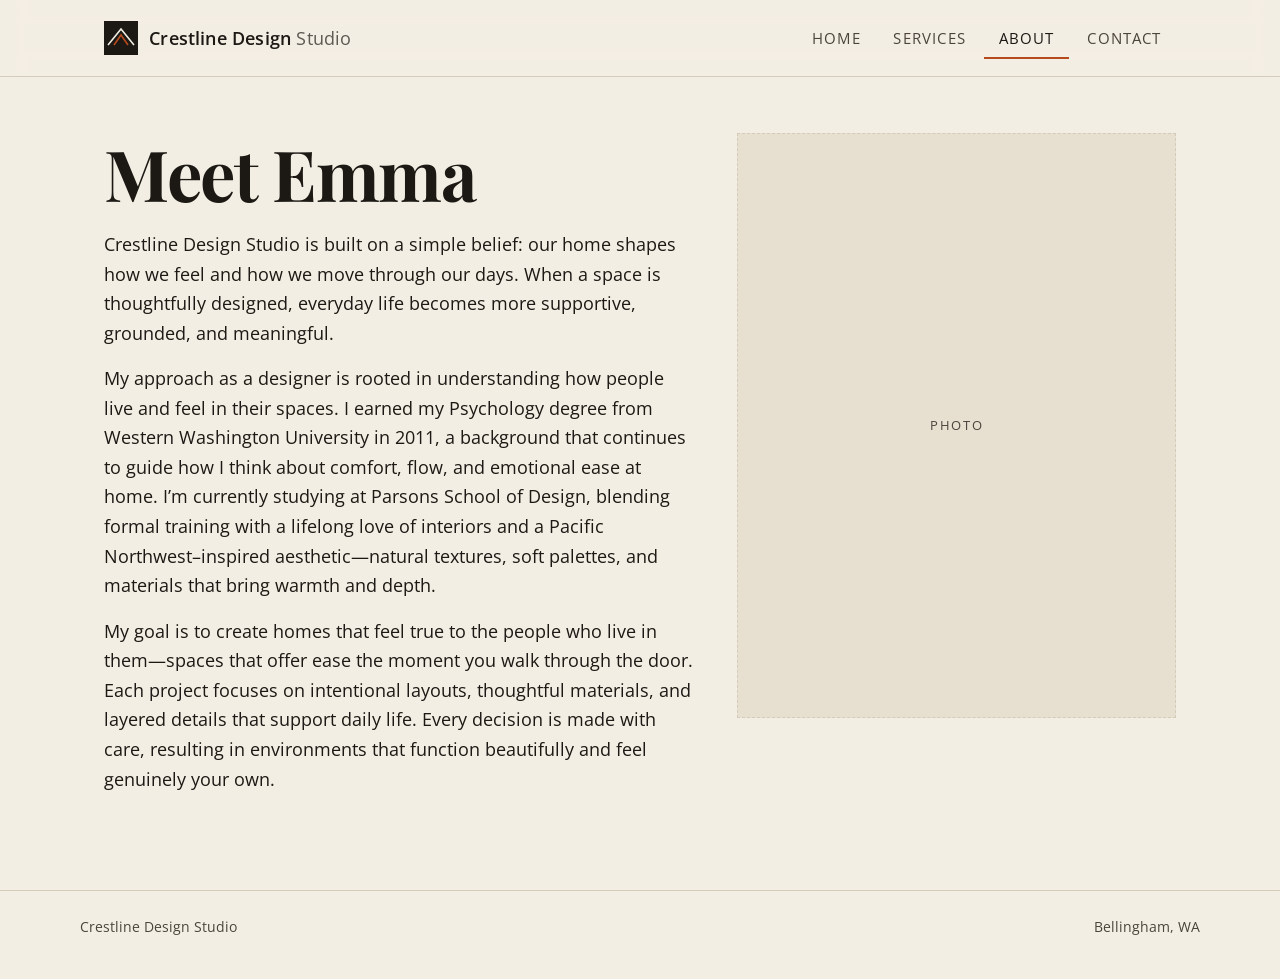
==== about.html @ d890206f "changed fonts" ====
<!DOCTYPE html>
<html lang="en">
  <head>
    <meta charset="UTF-8" />
    <meta name="viewport" content="width=device-width, initial-scale=1" />
    <title>About — Crestline Design</title>
    <link rel="preconnect" href="https://fonts.googleapis.com" />
    <link rel="preconnect" href="https://fonts.gstatic.com" crossorigin />
    <link
      href="https://fonts.googleapis.com/css2?family=Open+Sans:wght@400;600&family=Playfair+Display:wght@400;500;700&display=swap"
      rel="stylesheet"
    />
    <link rel="stylesheet" href="css/styles.css" />
  </head>
  <body>
    <header class="site-header">
      <div class="header-inner">
        <a class="brand" href="index.html">
          <svg class="mark" viewBox="0 0 34 34" aria-hidden="true">
            <rect width="34" height="34" fill="#1c1914" />
            <path d="M4 24 L17 8 L30 24" fill="none" stroke="#f3eee4" stroke-width="1.6" />
            <path d="M10 24 L17 14 L24 24" fill="none" stroke="#b54a1e" stroke-width="1.6" />
          </svg>
          <span class="logo-word">Crestline Design <span>Studio</span></span>
        </a>
        <button class="nav-toggle" type="button" aria-expanded="false" aria-controls="site-nav" aria-label="Menu">
          <span class="icon"></span>
        </button>
        <nav class="site-nav" id="site-nav" aria-label="Primary">
          <ul>
            <li><a href="index.html">Home</a></li>
            <li><a href="services.html">Services</a></li>
            <li><a href="about.html" aria-current="page">About</a></li>
            <li><a href="contact.html">Contact</a></li>
          </ul>
        </nav>
      </div>
    </header>

    <main class="page">
      <div class="about-layout">
        <div class="copy">
          <h1>Meet Emma</h1>
          <p>
            Crestline Design Studio is built on a simple belief: our home shapes how we feel and how we move through our days. When a space is thoughtfully designed, everyday life becomes more supportive, grounded, and meaningful.
          </p>
          <p>
            My approach as a designer is rooted in understanding how people live and feel in their spaces. I earned my Psychology degree from Western Washington University in 2011, a background that continues to guide how I think about comfort, flow, and emotional ease at home. I’m currently studying at Parsons School of Design, blending formal training with a lifelong love of interiors and a Pacific Northwest–inspired aesthetic—natural textures, soft palettes, and materials that bring warmth and depth.
          </p>
          <p>
            My goal is to create homes that feel true to the people who live in them—spaces that offer ease the moment you walk through the door. Each project focuses on intentional layouts, thoughtful materials, and layered details that support daily life. Every decision is made with care, resulting in environments that function beautifully and feel genuinely your own.
          </p>
        </div>
        <div class="image-placeholder profile-placeholder" role="img" aria-label="Profile photo placeholder">Photo</div>
      </div>
    </main>

    <footer class="site-footer">
      <div class="footer-inner">
        <p>Crestline Design Studio</p>
        <p>Bellingham, WA</p>
      </div>
    </footer>
    <script src="js/nav.js"></script>
  </body>
</html>
---- css/styles.css ----
:root {
  --ink: #1c1914;
  --ink-soft: #4a453c;
  --paper: #f3eee4;
  --paper-deep: #e7dfd0;
  --line: #d4cbb8;
  --accent: #b54a1e;
  --accent-hover: #933c18;
  --forest: #2f3d32;
  --white: #faf8f3;
  --shadow: 0 18px 40px rgba(28, 25, 20, 0.08);
  --max: 1120px;
  --header-h: 76px;
}

*,
*::before,
*::after {
  box-sizing: border-box;
}

html {
  scroll-behavior: smooth;
}

body {
  margin: 0;
  font-family: "Open Sans", sans-serif;
  font-size: 1.0625rem;
  line-height: 1.65;
  color: var(--ink);
  background: var(--paper);
}

img {
  max-width: 100%;
  display: block;
}

a {
  color: inherit;
}

h1,
h2,
h3 {
  font-family: "Playfair Display", serif;
  font-weight: 700;
  letter-spacing: -0.02em;
  line-height: 1.15;
}

h1 {
  font-size: clamp(2.4rem, 6vw, 4.4rem);
  margin: 0 0 1rem;
}

h2 {
  font-size: clamp(1.8rem, 3.5vw, 2.6rem);
  margin: 0 0 0.75rem;
}

h3 {
  font-size: 1.35rem;
  margin: 0 0 0.5rem;
}

p {
  margin: 0 0 1rem;
  color: var(--ink-soft);
}

.lede {
  font-size: 1.2rem;
  max-width: 38rem;
}

.site-header {
  position: sticky;
  top: 0;
  z-index: 40;
  background: rgba(243, 238, 228, 0.92);
  backdrop-filter: blur(12px);
  border-bottom: 1px solid var(--line);
}

.header-inner {
  max-width: var(--max);
  margin: 0 auto;
  min-height: var(--header-h);
  padding: 0 1.5rem;
  display: flex;
  align-items: center;
  justify-content: space-between;
  gap: 1.5rem;
}

.brand {
  display: flex;
  align-items: center;
  gap: 0.7rem;
  text-decoration: none;
}

.mark {
  width: 34px;
  height: 34px;
  flex-shrink: 0;
}

.logo-word {
  font-size: 1.15rem;
  font-weight: 600;
  letter-spacing: 0.01em;
}

.logo-word span {
  font-weight: 400;
  opacity: 0.7;
}

.nav-toggle {
  display: none;
  width: 44px;
  height: 44px;
  border: 1px solid var(--line);
  background: transparent;
  cursor: pointer;
  padding: 0;
}

.nav-toggle .icon,
.nav-toggle .icon::before,
.nav-toggle .icon::after {
  display: block;
  width: 18px;
  height: 1.5px;
  background: var(--ink);
  margin: 0 auto;
  position: relative;
}

.nav-toggle .icon::before,
.nav-toggle .icon::after {
  content: "";
  position: absolute;
  left: 0;
}

.nav-toggle .icon::before {
  top: -6px;
}

.nav-toggle .icon::after {
  top: 6px;
}

.site-nav ul {
  display: flex;
  gap: 0.25rem;
  list-style: none;
  margin: 0;
  padding: 0;
}

.site-nav a {
  display: block;
  padding: 0.55rem 0.9rem;
  text-decoration: none;
  font-size: 0.92rem;
  letter-spacing: 0.08em;
  text-transform: uppercase;
  color: var(--ink-soft);
}

.site-nav a:hover,
.site-nav a[aria-current="page"] {
  color: var(--ink);
}

.site-nav a[aria-current="page"] {
  box-shadow: inset 0 -2px 0 var(--accent);
}

.page {
  max-width: var(--max);
  margin: 0 auto;
  padding: 3.5rem 1.5rem 5rem;
}

.home {
  padding-top: 2rem;
}

.home-hero {
  width: 100%;
  height: 280px;
  overflow: hidden;
  background: #c4dcea;
}

.home-hero img,
.home-inset img {
  width: 100%;
  height: 100%;
  object-fit: cover;
}

.home-lower {
  display: grid;
  grid-template-columns: 1.05fr 0.95fr;
  gap: 3rem;
  align-items: start;
  margin-top: 2.75rem;
}

.home-intro {
  font-family: "Playfair Display", serif;
  font-size: clamp(1.7rem, 3.2vw, 2.4rem);
  font-weight: 500;
  line-height: 1.28;
  color: var(--ink);
  margin: 0;
  max-width: 22ch;
}

.home-inset {
  height: 240px;
  overflow: hidden;
  background: #c4dcea;
}

.home-inset img {
  object-position: 70% 40%;
}

.intro {
  font-size: 1.25rem;
  max-width: 40rem;
  margin: 0 0 2.5rem;
  color: var(--ink);
}

.image-placeholders {
  display: grid;
  grid-template-columns: 1.4fr 1fr;
  grid-template-rows: 220px 220px;
  gap: 1rem;
}

.image-placeholder {
  display: flex;
  align-items: center;
  justify-content: center;
  background: var(--paper-deep);
  border: 1px dashed var(--line);
  color: var(--ink-soft);
  font-size: 0.82rem;
  letter-spacing: 0.12em;
  text-transform: uppercase;
}

.image-placeholder:first-child {
  grid-row: 1 / 3;
}

.copy {
  max-width: 42rem;
  margin-bottom: 2.5rem;
}

.copy p {
  font-size: 1.12rem;
  color: var(--ink);
}

.about-layout {
  display: grid;
  grid-template-columns: 1.15fr 0.85fr;
  gap: 2.5rem;
  align-items: start;
}

.about-layout .copy {
  margin-bottom: 0;
}

.profile-placeholder {
  min-height: 420px;
  aspect-ratio: 3 / 4;
}

.gallery {
  display: grid;
  grid-template-columns: repeat(3, 1fr);
  gap: 1rem;
}

.gallery .image-placeholder {
  min-height: 200px;
  grid-row: auto;
}

.hero {
  padding: 4.5rem 0 3.5rem;
  border-bottom: 1px solid var(--line);
  margin-bottom: 3.5rem;
}

.kicker {
  display: inline-block;
  font-size: 0.78rem;
  letter-spacing: 0.18em;
  text-transform: uppercase;
  color: var(--accent);
  margin-bottom: 1rem;
}

.hero-grid,
.split,
.cards,
.contact-grid {
  display: grid;
  gap: 2rem;
}

.hero-grid {
  grid-template-columns: 1.3fr 0.9fr;
  align-items: end;
}

.ridge {
  height: 140px;
  background:
    linear-gradient(180deg, transparent 40%, var(--paper-deep) 40%),
    linear-gradient(135deg, var(--forest) 0 42%, transparent 42% 100%),
    linear-gradient(160deg, transparent 0 28%, #6b7a62 28% 58%, transparent 58%),
    linear-gradient(145deg, transparent 0 48%, #8d6a4a 48% 78%, transparent 78%);
  border-radius: 2px;
}

.actions {
  display: flex;
  flex-wrap: wrap;
  gap: 0.8rem;
  margin-top: 1.75rem;
}

.btn {
  display: inline-flex;
  align-items: center;
  justify-content: center;
  padding: 0.8rem 1.25rem;
  text-decoration: none;
  font-size: 0.88rem;
  letter-spacing: 0.08em;
  text-transform: uppercase;
  border: 1px solid var(--ink);
  background: var(--ink);
  color: var(--white);
}

.btn:hover {
  background: var(--accent);
  border-color: var(--accent);
}

.btn-ghost {
  background: transparent;
  color: var(--ink);
}

.btn-ghost:hover {
  background: var(--ink);
  color: var(--white);
  border-color: var(--ink);
}

.section {
  margin-bottom: 3.75rem;
}

.split {
  grid-template-columns: 0.9fr 1.1fr;
  gap: 3rem;
  align-items: start;
}

.cards {
  grid-template-columns: repeat(3, 1fr);
}

.card,
.panel {
  background: var(--white);
  border: 1px solid var(--line);
  padding: 1.5rem 1.4rem 1.6rem;
  box-shadow: var(--shadow);
}

.card p,
.panel p {
  margin-bottom: 0;
}

.meta {
  font-size: 0.82rem;
  letter-spacing: 0.12em;
  text-transform: uppercase;
  color: var(--accent);
  margin-bottom: 0.65rem;
}

.service-list {
  display: grid;
  gap: 1.25rem;
}

.service {
  display: grid;
  grid-template-columns: 5.5rem 1fr;
  gap: 1.25rem;
  padding: 1.5rem 0;
  border-top: 1px solid var(--line);
}

.service:last-child {
  border-bottom: 1px solid var(--line);
}

.service-num {
  font-size: 1.4rem;
  color: var(--accent);
}

.quote {
  font-size: clamp(1.4rem, 2.5vw, 1.9rem);
  line-height: 1.4;
  color: var(--ink);
  margin: 0;
}

.contact-layout {
  position: relative;
}

.contact-form {
  width: 82%;
  max-width: none;
  background: #ddd8ce;
  padding: 2.75rem 2.5rem;
  padding-right: 8.5rem;
}

.contact-form label {
  font-size: 1rem;
}

.contact-form input,
.contact-form textarea {
  border: none;
  background: var(--white);
}

.contact-card {
  position: absolute;
  top: 2.25rem;
  right: -100px;
  z-index: 2;
  width: min(25rem, 44%);
  min-height: 20rem;
  background: #6a635a;
  padding: 3rem 2.25rem;
  color: var(--paper);
}

.contact-card h1 {
  font-size: clamp(2.3rem, 4vw, 3.1rem);
  color: var(--paper);
  margin-bottom: 1.25rem;
}

.contact-card p {
  margin: 0;
  font-family: "Open Sans", sans-serif;
  color: var(--paper);
  font-size: 1.15rem;
  line-height: 1.65;
}

.form-row {
  display: grid;
  grid-template-columns: 1fr 1fr;
  gap: 1rem;
}

label {
  display: block;
  font-size: 0.92rem;
  margin-bottom: 0.4rem;
}

input,
textarea,
select {
  width: 100%;
  margin-bottom: 1rem;
  padding: 0.8rem 0.9rem;
  border: 1px solid var(--line);
  background: var(--white);
  color: var(--ink);
  font: inherit;
}

textarea {
  min-height: 140px;
  resize: vertical;
}

button[type="submit"] {
  font: inherit;
  cursor: pointer;
}

.site-footer {
  border-top: 1px solid var(--line);
  padding: 1.5rem;
}

.footer-inner {
  max-width: var(--max);
  margin: 0 auto;
  display: flex;
  justify-content: space-between;
  gap: 1rem;
  font-size: 0.9rem;
  color: var(--ink-soft);
}

.hidden {
  display: none;
}

.form-success {
  margin-top: 0.75rem;
  color: var(--forest);
}

@media (max-width: 860px) {
  .nav-toggle {
    display: block;
  }

  .site-nav {
    display: none;
    position: absolute;
    left: 0;
    right: 0;
    top: var(--header-h);
    background: var(--paper);
    border-bottom: 1px solid var(--line);
    padding: 0.5rem 1.25rem 1rem;
  }

  .site-nav.is-open {
    display: block;
  }

  .site-nav ul {
    flex-direction: column;
  }

  .hero-grid,
  .split,
  .cards,
  .contact-grid,
  .service,
  .image-placeholders,
  .about-layout,
  .home-lower {
    grid-template-columns: 1fr;
  }

  .gallery {
    grid-template-columns: 1fr 1fr;
  }

  .form-row {
    grid-template-columns: 1fr;
  }

  .contact-form {
    width: 100%;
    padding: 1.75rem 1.4rem;
  }

  .contact-card {
    position: static;
    width: 100%;
    min-height: 0;
    right: auto;
    margin-bottom: 1.25rem;
  }

  .image-placeholders {
    grid-template-rows: 200px 200px 200px;
  }

  .image-placeholder:first-child {
    grid-row: auto;
  }

  .home-intro {
    max-width: none;
  }

  .home-hero {
    height: 200px;
  }

  .footer-inner {
    flex-direction: column;
  }
}
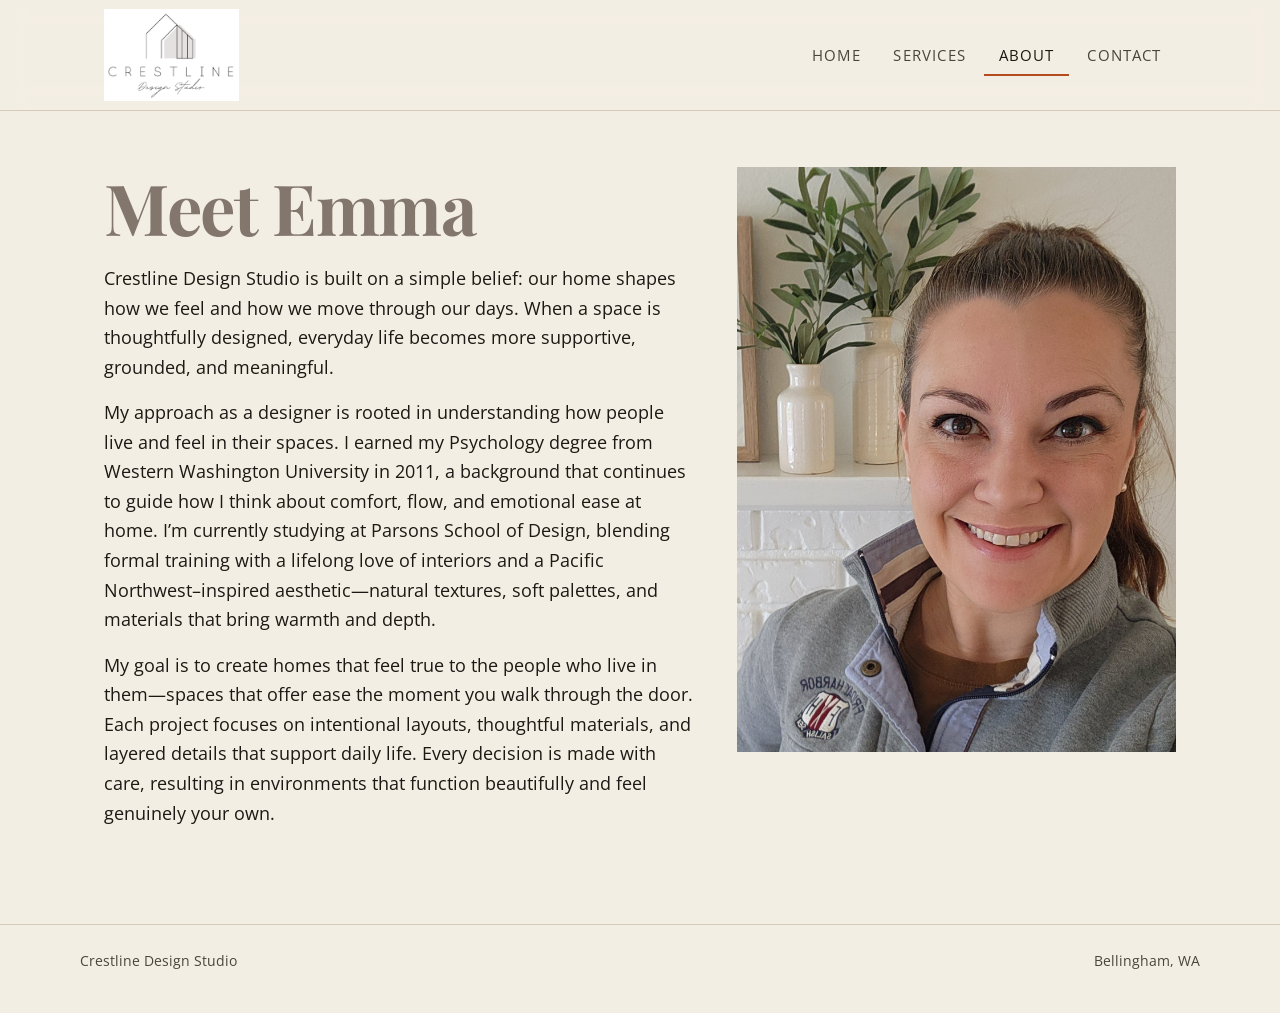
==== commit e33cf837: "adding images" ====
--- a/about.html
+++ b/about.html
@@ -16,12 +16,7 @@
     <header class="site-header">
       <div class="header-inner">
         <a class="brand" href="index.html">
-          <svg class="mark" viewBox="0 0 34 34" aria-hidden="true">
-            <rect width="34" height="34" fill="#1c1914" />
-            <path d="M4 24 L17 8 L30 24" fill="none" stroke="#f3eee4" stroke-width="1.6" />
-            <path d="M10 24 L17 14 L24 24" fill="none" stroke="#b54a1e" stroke-width="1.6" />
-          </svg>
-          <span class="logo-word">Crestline Design <span>Studio</span></span>
+          <img class="logo" src="images/logo.png" alt="Crestline Design Studio" />
         </a>
         <button class="nav-toggle" type="button" aria-expanded="false" aria-controls="site-nav" aria-label="Menu">
           <span class="icon"></span>
@@ -51,7 +46,7 @@
             My goal is to create homes that feel true to the people who live in them—spaces that offer ease the moment you walk through the door. Each project focuses on intentional layouts, thoughtful materials, and layered details that support daily life. Every decision is made with care, resulting in environments that function beautifully and feel genuinely your own.
           </p>
         </div>
-        <div class="image-placeholder profile-placeholder" role="img" aria-label="Profile photo placeholder">Photo</div>
+        <img class="profile-photo" src="images/profile.jpg" alt="Emma, founder of Crestline Design Studio" />
       </div>
     </main>
 
--- a/css/styles.css
+++ b/css/styles.css
@@ -10,7 +10,7 @@
   --white: #faf8f3;
   --shadow: 0 18px 40px rgba(28, 25, 20, 0.08);
   --max: 1120px;
-  --header-h: 76px;
+  --header-h: 110px;
 }
 
 *,
@@ -48,6 +48,7 @@
   font-weight: 700;
   letter-spacing: -0.02em;
   line-height: 1.15;
+  color: #82766d;
 }
 
 h1 {
@@ -98,25 +99,12 @@
 .brand {
   display: flex;
   align-items: center;
-  gap: 0.7rem;
   text-decoration: none;
 }
 
-.mark {
-  width: 34px;
-  height: 34px;
-  flex-shrink: 0;
-}
-
-.logo-word {
-  font-size: 1.15rem;
-  font-weight: 600;
-  letter-spacing: 0.01em;
-}
-
-.logo-word span {
-  font-weight: 400;
-  opacity: 0.7;
+.logo {
+  height: 92px;
+  width: auto;
 }
 
 .nav-toggle {
@@ -285,9 +273,11 @@
   margin-bottom: 0;
 }
 
-.profile-placeholder {
-  min-height: 420px;
+.profile-photo {
+  width: 100%;
+  height: auto;
   aspect-ratio: 3 / 4;
+  object-fit: cover;
 }
 
 .gallery {
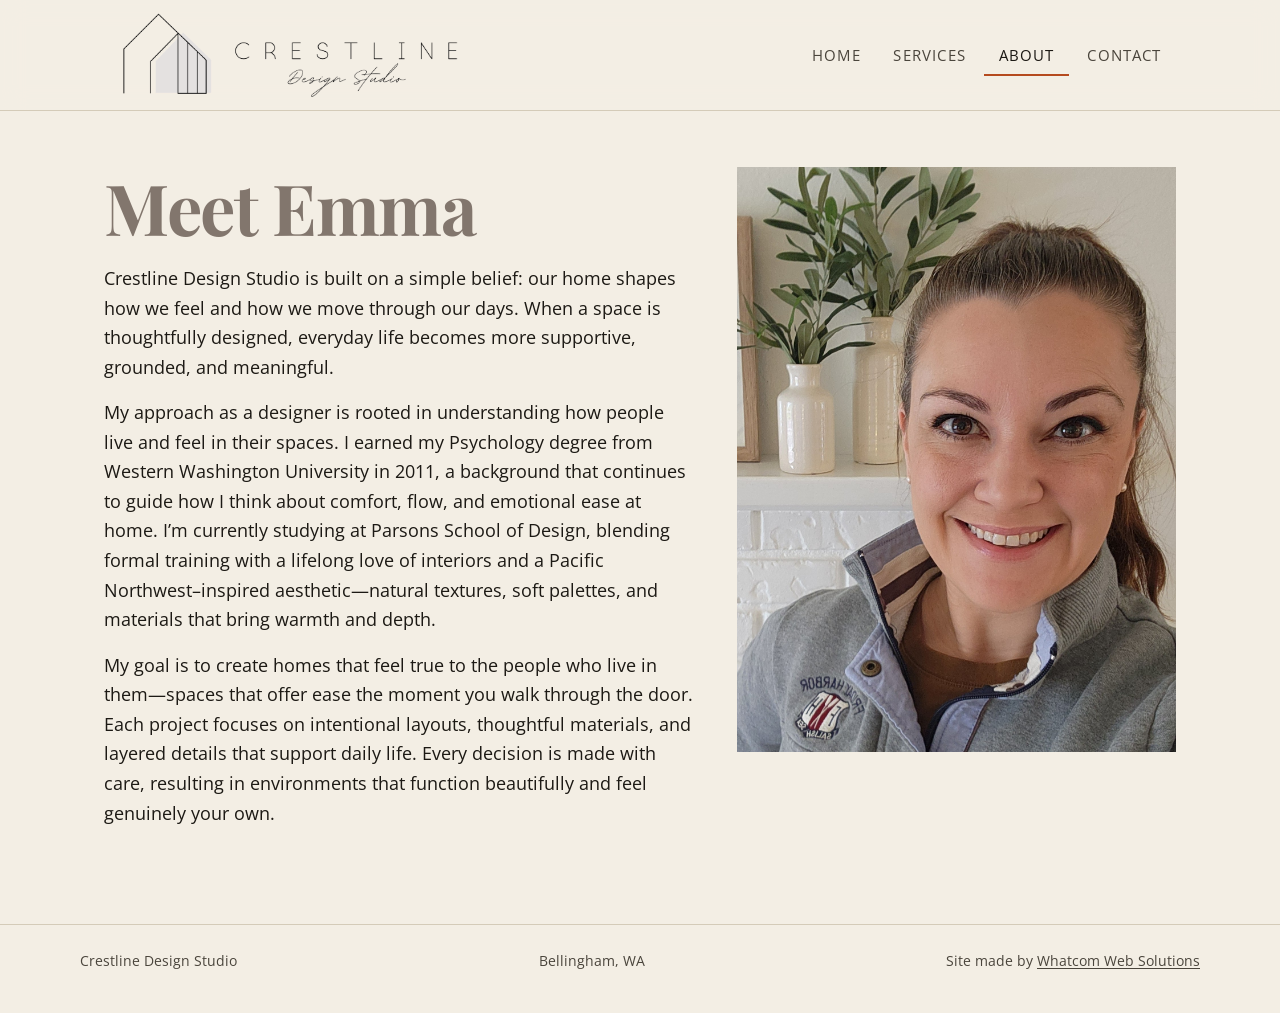
==== commit c32cbf0d: "image changes. added link to footer" ====
--- a/about.html
+++ b/about.html
@@ -54,6 +54,10 @@
       <div class="footer-inner">
         <p>Crestline Design Studio</p>
         <p>Bellingham, WA</p>
+        <p>
+          Site made by
+          <a href="https://www.whatcomwebsolutions.com/" target="_blank" rel="noopener noreferrer">Whatcom Web Solutions</a>
+        </p>
       </div>
     </footer>
     <script src="js/nav.js"></script>
--- a/css/styles.css
+++ b/css/styles.css
@@ -527,6 +527,16 @@
   color: var(--ink-soft);
 }
 
+.footer-inner a {
+  color: inherit;
+  text-decoration: underline;
+  text-underline-offset: 0.15em;
+}
+
+.footer-inner a:hover {
+  color: var(--ink);
+}
+
 .hidden {
   display: none;
 }
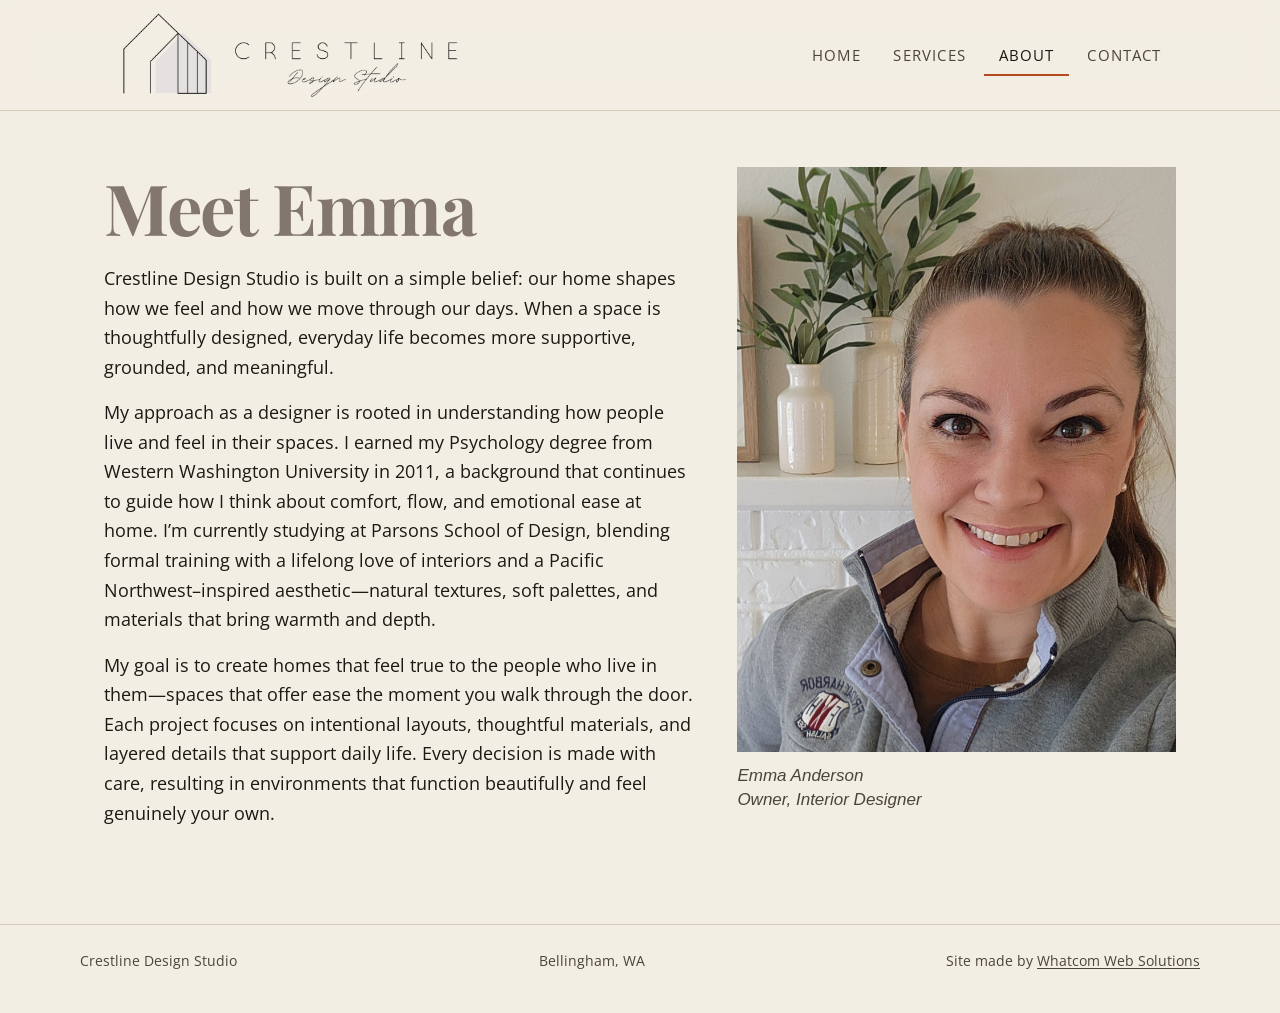
==== commit b924947d: "photo description" ====
--- a/about.html
+++ b/about.html
@@ -46,7 +46,13 @@
             My goal is to create homes that feel true to the people who live in them—spaces that offer ease the moment you walk through the door. Each project focuses on intentional layouts, thoughtful materials, and layered details that support daily life. Every decision is made with care, resulting in environments that function beautifully and feel genuinely your own.
           </p>
         </div>
-        <img class="profile-photo" src="images/profile.jpg" alt="Emma, founder of Crestline Design Studio" />
+        <figure class="profile">
+          <img class="profile-photo" src="images/profile.jpg" alt="Emma Anderson, owner and interior designer at Crestline Design Studio" />
+          <figcaption class="profile-caption">
+            Emma Anderson<br />
+            Owner, Interior Designer
+          </figcaption>
+        </figure>
       </div>
     </main>
 
--- a/css/styles.css
+++ b/css/styles.css
@@ -99,16 +99,22 @@
 .brand {
   display: flex;
   align-items: center;
+  min-width: 0;
+  flex: 1 1 auto;
   text-decoration: none;
 }
 
 .logo {
-  height: 92px;
   width: auto;
+  height: auto;
+  max-height: 92px;
+  max-width: 100%;
+  object-fit: contain;
 }
 
 .nav-toggle {
   display: none;
+  flex-shrink: 0;
   width: 44px;
   height: 44px;
   border: 1px solid var(--line);
@@ -273,11 +279,22 @@
   margin-bottom: 0;
 }
 
+.profile {
+  margin: 0;
+}
+
 .profile-photo {
   width: 100%;
   height: auto;
   aspect-ratio: 3 / 4;
   object-fit: cover;
+}
+
+.profile-caption {
+  margin-top: 0.75rem;
+  font-style: italic;
+  color: var(--ink-soft);
+  line-height: 1.45;
 }
 
 .gallery {
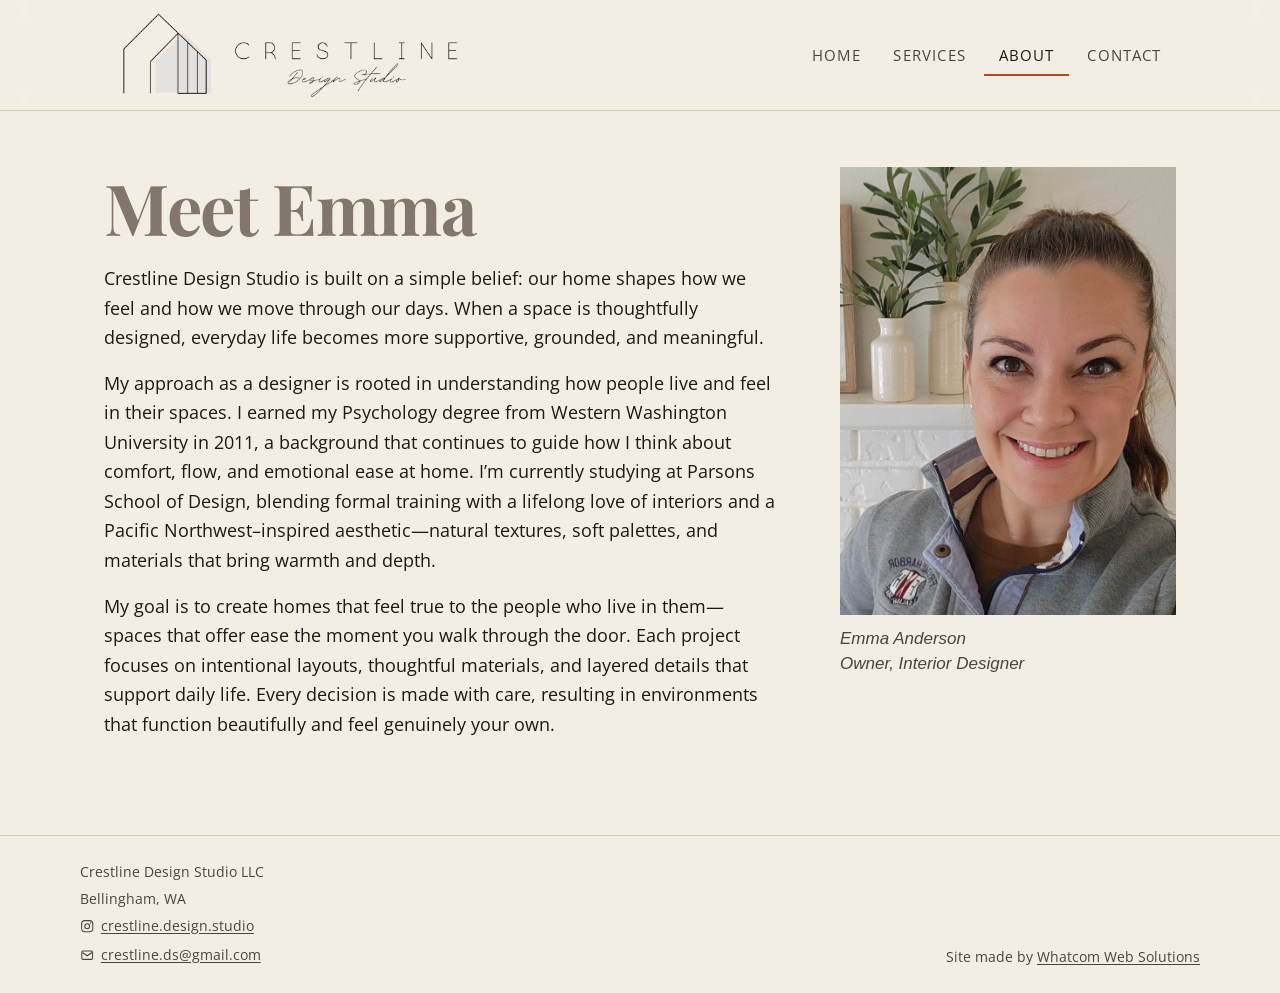
==== commit d6c7b1ad: "changes" ====
--- a/about.html
+++ b/about.html
@@ -58,9 +58,30 @@
 
     <footer class="site-footer">
       <div class="footer-inner">
-        <p>Crestline Design Studio</p>
-        <p>Bellingham, WA</p>
-        <p>
+        <div class="footer-contact">
+          <p>Crestline Design Studio LLC</p>
+          <p>Bellingham, WA</p>
+          <p>
+            <a class="footer-link" href="https://www.instagram.com/crestline.design.studio/" target="_blank" rel="noopener noreferrer">
+              <svg viewBox="0 0 24 24" fill="none" stroke="currentColor" stroke-width="1.75" aria-hidden="true">
+                <rect x="2.75" y="2.75" width="18.5" height="18.5" rx="5.25"></rect>
+                <circle cx="12" cy="12" r="4"></circle>
+                <circle cx="17.4" cy="6.6" r="1.1" fill="currentColor" stroke="none"></circle>
+              </svg>
+              crestline.design.studio
+            </a>
+          </p>
+          <p>
+            <a class="footer-link" href="mailto:crestline.ds@gmail.com">
+              <svg viewBox="0 0 24 24" fill="none" stroke="currentColor" stroke-width="1.75" aria-hidden="true">
+                <rect x="3" y="5" width="18" height="14" rx="2"></rect>
+                <path d="M4 7.5 12 13l8-5.5"></path>
+              </svg>
+              crestline.ds@gmail.com
+            </a>
+          </p>
+        </div>
+        <p class="footer-credit">
           Site made by
           <a href="https://www.whatcomwebsolutions.com/" target="_blank" rel="noopener noreferrer">Whatcom Web Solutions</a>
         </p>
--- a/css/styles.css
+++ b/css/styles.css
@@ -190,7 +190,7 @@
   width: 100%;
   height: 280px;
   overflow: hidden;
-  background: #c4dcea;
+  background: var(--paper-deep);
 }
 
 .home-hero img,
@@ -221,11 +221,11 @@
 .home-inset {
   height: 240px;
   overflow: hidden;
-  background: #c4dcea;
+  background: var(--paper-deep);
 }
 
 .home-inset img {
-  object-position: 70% 40%;
+  object-position: center;
 }
 
 .intro {
@@ -270,8 +270,8 @@
 
 .about-layout {
   display: grid;
-  grid-template-columns: 1.15fr 0.85fr;
-  gap: 2.5rem;
+  grid-template-columns: 1.4fr 0.7fr;
+  gap: 4rem;
   align-items: start;
 }
 
@@ -299,13 +299,14 @@
 
 .gallery {
   display: grid;
-  grid-template-columns: repeat(3, 1fr);
+  grid-template-columns: 1fr 1fr;
   gap: 1rem;
 }
 
-.gallery .image-placeholder {
-  min-height: 200px;
-  grid-row: auto;
+.gallery img {
+  width: 100%;
+  height: 280px;
+  object-fit: cover;
 }
 
 .hero {
@@ -539,9 +540,37 @@
   margin: 0 auto;
   display: flex;
   justify-content: space-between;
-  gap: 1rem;
+  align-items: flex-end;
+  gap: 1.5rem;
   font-size: 0.9rem;
   color: var(--ink-soft);
+}
+
+.footer-contact {
+  display: flex;
+  flex-direction: column;
+  gap: 0.2rem;
+}
+
+.footer-contact p,
+.footer-credit {
+  margin: 0;
+}
+
+.footer-credit {
+  text-align: right;
+}
+
+.footer-link {
+  display: inline-flex;
+  align-items: center;
+  gap: 0.4rem;
+}
+
+.footer-link svg {
+  width: 1em;
+  height: 1em;
+  flex-shrink: 0;
 }
 
 .footer-inner a {
@@ -637,5 +666,10 @@
 
   .footer-inner {
     flex-direction: column;
-  }
-}
+    align-items: flex-start;
+  }
+
+  .footer-credit {
+    text-align: left;
+  }
+}
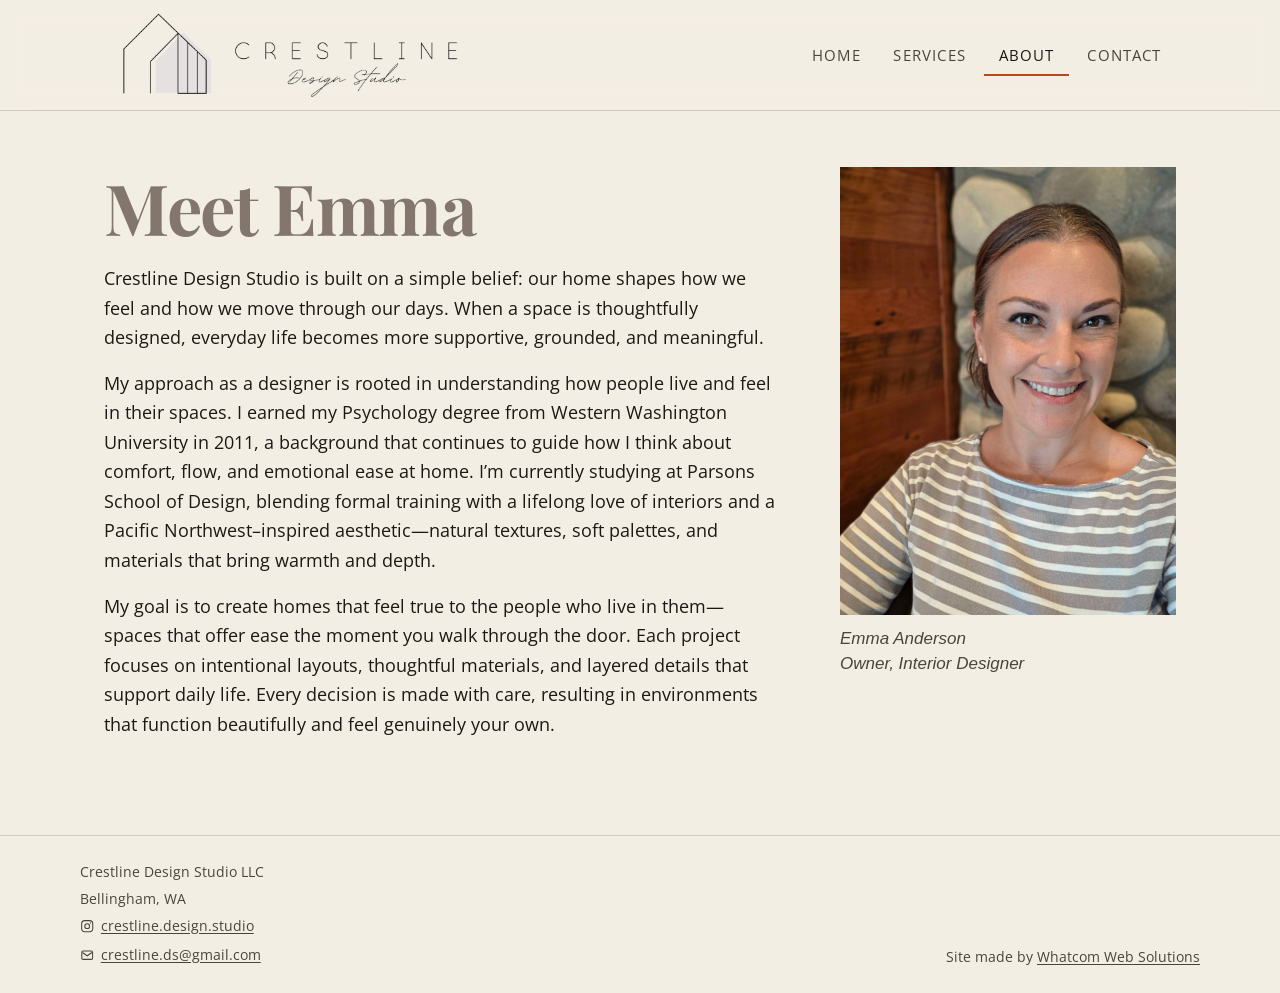
==== commit 55c5a6d0: "new images, new profile picture" ====
--- a/about.html
+++ b/about.html
@@ -11,26 +11,10 @@
       rel="stylesheet"
     />
     <link rel="stylesheet" href="css/styles.css" />
+    <script src="js/layout.js"></script>
   </head>
   <body>
-    <header class="site-header">
-      <div class="header-inner">
-        <a class="brand" href="index.html">
-          <img class="logo" src="images/logo.png" alt="Crestline Design Studio" />
-        </a>
-        <button class="nav-toggle" type="button" aria-expanded="false" aria-controls="site-nav" aria-label="Menu">
-          <span class="icon"></span>
-        </button>
-        <nav class="site-nav" id="site-nav" aria-label="Primary">
-          <ul>
-            <li><a href="index.html">Home</a></li>
-            <li><a href="services.html">Services</a></li>
-            <li><a href="about.html" aria-current="page">About</a></li>
-            <li><a href="contact.html">Contact</a></li>
-          </ul>
-        </nav>
-      </div>
-    </header>
+    <site-header></site-header>
 
     <main class="page">
       <div class="about-layout">
@@ -56,37 +40,7 @@
       </div>
     </main>
 
-    <footer class="site-footer">
-      <div class="footer-inner">
-        <div class="footer-contact">
-          <p>Crestline Design Studio LLC</p>
-          <p>Bellingham, WA</p>
-          <p>
-            <a class="footer-link" href="https://www.instagram.com/crestline.design.studio/" target="_blank" rel="noopener noreferrer">
-              <svg viewBox="0 0 24 24" fill="none" stroke="currentColor" stroke-width="1.75" aria-hidden="true">
-                <rect x="2.75" y="2.75" width="18.5" height="18.5" rx="5.25"></rect>
-                <circle cx="12" cy="12" r="4"></circle>
-                <circle cx="17.4" cy="6.6" r="1.1" fill="currentColor" stroke="none"></circle>
-              </svg>
-              crestline.design.studio
-            </a>
-          </p>
-          <p>
-            <a class="footer-link" href="mailto:crestline.ds@gmail.com">
-              <svg viewBox="0 0 24 24" fill="none" stroke="currentColor" stroke-width="1.75" aria-hidden="true">
-                <rect x="3" y="5" width="18" height="14" rx="2"></rect>
-                <path d="M4 7.5 12 13l8-5.5"></path>
-              </svg>
-              crestline.ds@gmail.com
-            </a>
-          </p>
-        </div>
-        <p class="footer-credit">
-          Site made by
-          <a href="https://www.whatcomwebsolutions.com/" target="_blank" rel="noopener noreferrer">Whatcom Web Solutions</a>
-        </p>
-      </div>
-    </footer>
+    <site-footer></site-footer>
     <script src="js/nav.js"></script>
   </body>
 </html>
--- a/css/styles.css
+++ b/css/styles.css
@@ -71,6 +71,11 @@
   color: var(--ink-soft);
 }
 
+site-header,
+site-footer {
+  display: block;
+}
+
 .lede {
   font-size: 1.2rem;
   max-width: 38rem;
@@ -188,16 +193,105 @@
 
 .home-hero {
   width: 100%;
-  height: 280px;
+  height: 420px;
   overflow: hidden;
   background: var(--paper-deep);
 }
 
 .home-hero img,
-.home-inset img {
+.home-inset img,
+.carousel-slide img {
   width: 100%;
   height: 100%;
   object-fit: cover;
+}
+
+.carousel {
+  position: relative;
+}
+
+.carousel-viewport {
+  position: relative;
+  width: 100%;
+  height: 100%;
+}
+
+.carousel-slide {
+  position: absolute;
+  inset: 0;
+  opacity: 0;
+  transition: opacity 0.9s ease;
+}
+
+.carousel-slide.is-active {
+  opacity: 1;
+  z-index: 1;
+}
+
+.carousel-btn {
+  position: absolute;
+  top: 50%;
+  z-index: 2;
+  display: grid;
+  place-items: center;
+  width: 2.25rem;
+  height: 2.25rem;
+  padding: 0;
+  border: 0;
+  border-radius: 50%;
+  background: rgba(250, 248, 243, 0.88);
+  color: var(--ink);
+  cursor: pointer;
+  transform: translateY(-50%);
+}
+
+.carousel-btn svg {
+  width: 1.1rem;
+  height: 1.1rem;
+}
+
+.carousel-btn:hover {
+  background: var(--white);
+}
+
+.carousel-prev {
+  left: 0.75rem;
+}
+
+.carousel-next {
+  right: 0.75rem;
+}
+
+.carousel-dots {
+  position: absolute;
+  bottom: 0.8rem;
+  left: 0;
+  right: 0;
+  z-index: 2;
+  display: flex;
+  justify-content: center;
+  gap: 0.45rem;
+}
+
+.carousel-dot {
+  width: 0.55rem;
+  height: 0.55rem;
+  padding: 0;
+  border: 0;
+  border-radius: 50%;
+  background: rgba(250, 248, 243, 0.5);
+  cursor: pointer;
+}
+
+.carousel-dot.is-active,
+.carousel-dot:hover {
+  background: var(--white);
+}
+
+@media (prefers-reduced-motion: reduce) {
+  .carousel-slide {
+    transition: none;
+  }
 }
 
 .home-lower {
@@ -298,15 +392,9 @@
 }
 
 .gallery {
-  display: grid;
-  grid-template-columns: 1fr 1fr;
-  gap: 1rem;
-}
-
-.gallery img {
-  width: 100%;
-  height: 280px;
-  object-fit: cover;
+  overflow: hidden;
+  background: var(--paper-deep);
+  aspect-ratio: 16 / 9;
 }
 
 .hero {
@@ -627,10 +715,6 @@
     grid-template-columns: 1fr;
   }
 
-  .gallery {
-    grid-template-columns: 1fr 1fr;
-  }
-
   .form-row {
     grid-template-columns: 1fr;
   }
@@ -661,7 +745,7 @@
   }
 
   .home-hero {
-    height: 200px;
+    height: 240px;
   }
 
   .footer-inner {
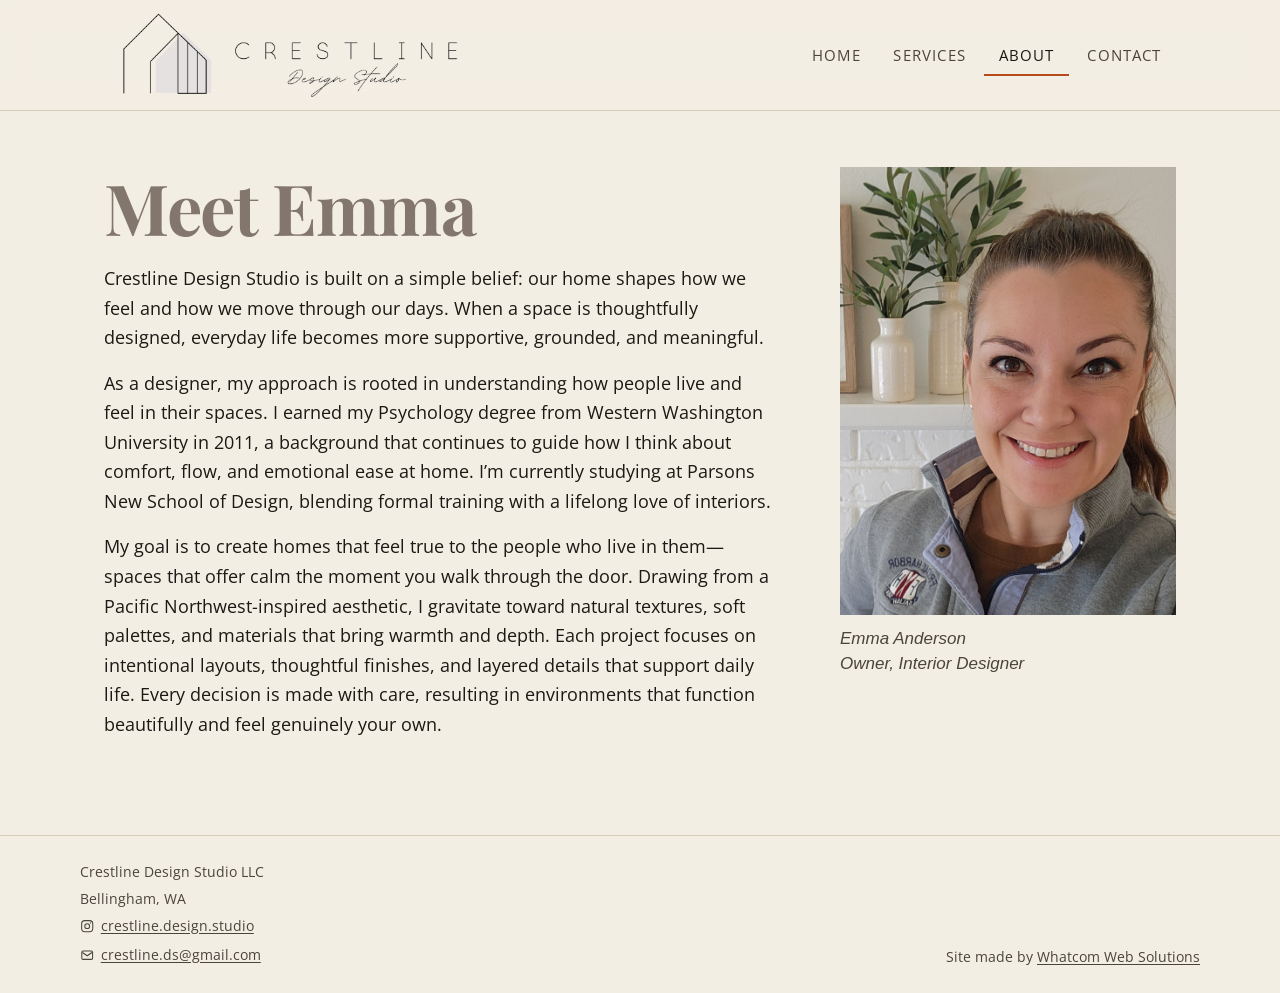
==== commit e8c44c60: "changes" ====
--- a/about.html
+++ b/about.html
@@ -24,10 +24,10 @@
             Crestline Design Studio is built on a simple belief: our home shapes how we feel and how we move through our days. When a space is thoughtfully designed, everyday life becomes more supportive, grounded, and meaningful.
           </p>
           <p>
-            My approach as a designer is rooted in understanding how people live and feel in their spaces. I earned my Psychology degree from Western Washington University in 2011, a background that continues to guide how I think about comfort, flow, and emotional ease at home. I’m currently studying at Parsons School of Design, blending formal training with a lifelong love of interiors and a Pacific Northwest–inspired aesthetic—natural textures, soft palettes, and materials that bring warmth and depth.
+            As a designer, my approach is rooted in understanding how people live and feel in their spaces. I earned my Psychology degree from Western Washington University in 2011, a background that continues to guide how I think about comfort, flow, and emotional ease at home. I’m currently studying at Parsons New School of Design, blending formal training with a lifelong love of interiors.
           </p>
           <p>
-            My goal is to create homes that feel true to the people who live in them—spaces that offer ease the moment you walk through the door. Each project focuses on intentional layouts, thoughtful materials, and layered details that support daily life. Every decision is made with care, resulting in environments that function beautifully and feel genuinely your own.
+            My goal is to create homes that feel true to the people who live in them—spaces that offer calm the moment you walk through the door. Drawing from a Pacific Northwest-inspired aesthetic, I gravitate toward natural textures, soft palettes, and materials that bring warmth and depth. Each project focuses on intentional layouts, thoughtful finishes, and layered details that support daily life. Every decision is made with care, resulting in environments that function beautifully and feel genuinely your own.
           </p>
         </div>
         <figure class="profile">
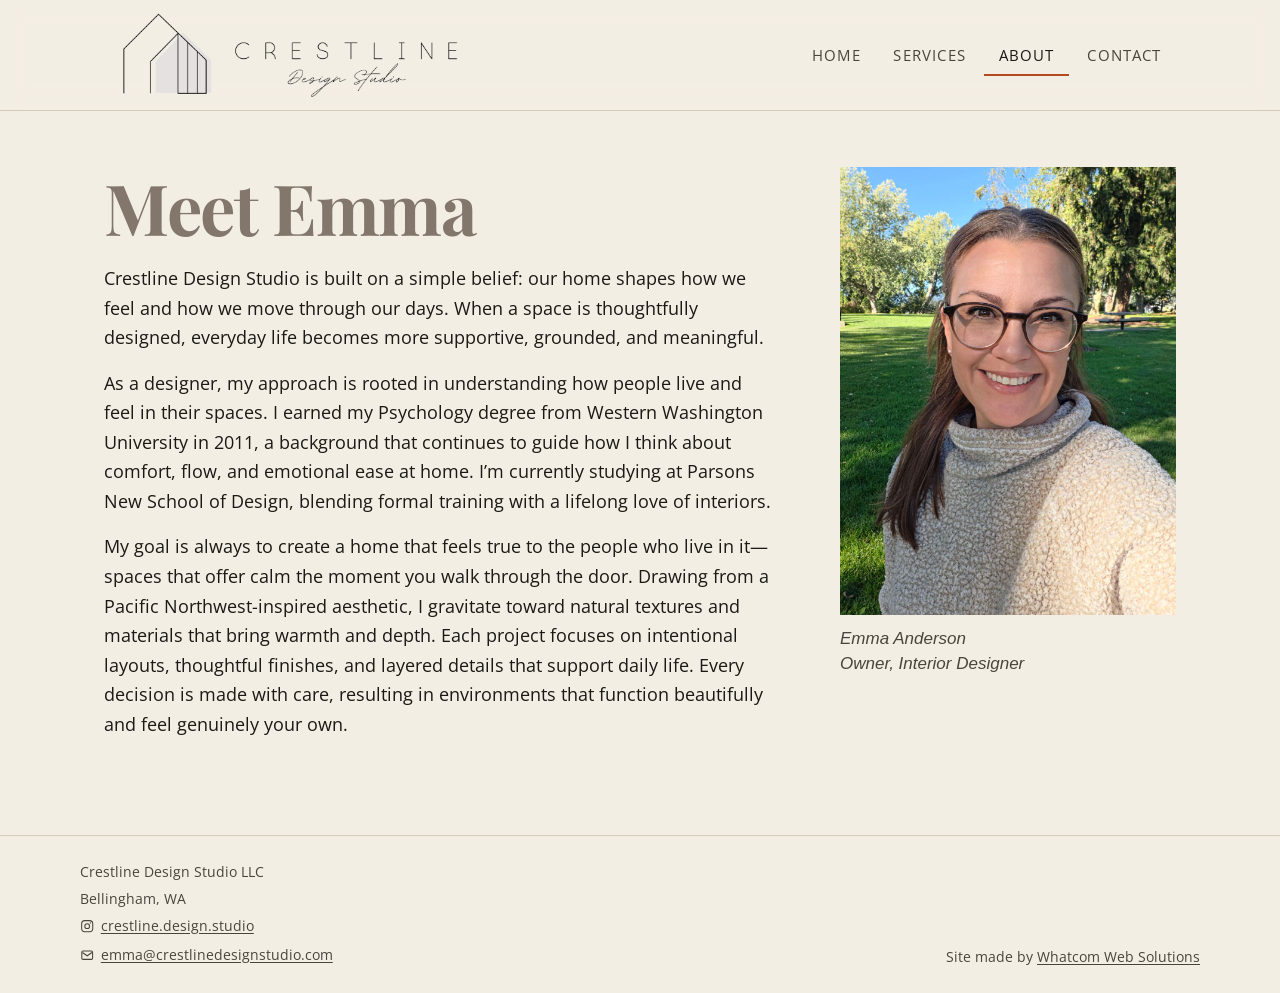
==== commit 34b9662f: "profile pic and wording changes" ====
--- a/about.html
+++ b/about.html
@@ -27,7 +27,7 @@
             As a designer, my approach is rooted in understanding how people live and feel in their spaces. I earned my Psychology degree from Western Washington University in 2011, a background that continues to guide how I think about comfort, flow, and emotional ease at home. I’m currently studying at Parsons New School of Design, blending formal training with a lifelong love of interiors.
           </p>
           <p>
-            My goal is to create homes that feel true to the people who live in them—spaces that offer calm the moment you walk through the door. Drawing from a Pacific Northwest-inspired aesthetic, I gravitate toward natural textures, soft palettes, and materials that bring warmth and depth. Each project focuses on intentional layouts, thoughtful finishes, and layered details that support daily life. Every decision is made with care, resulting in environments that function beautifully and feel genuinely your own.
+            My goal is always to create a home that feels true to the people who live in it—spaces that offer calm the moment you walk through the door. Drawing from a Pacific Northwest-inspired aesthetic, I gravitate toward natural textures and materials that bring warmth and depth. Each project focuses on intentional layouts, thoughtful finishes, and layered details that support daily life. Every decision is made with care, resulting in environments that function beautifully and feel genuinely your own.
           </p>
         </div>
         <figure class="profile">
